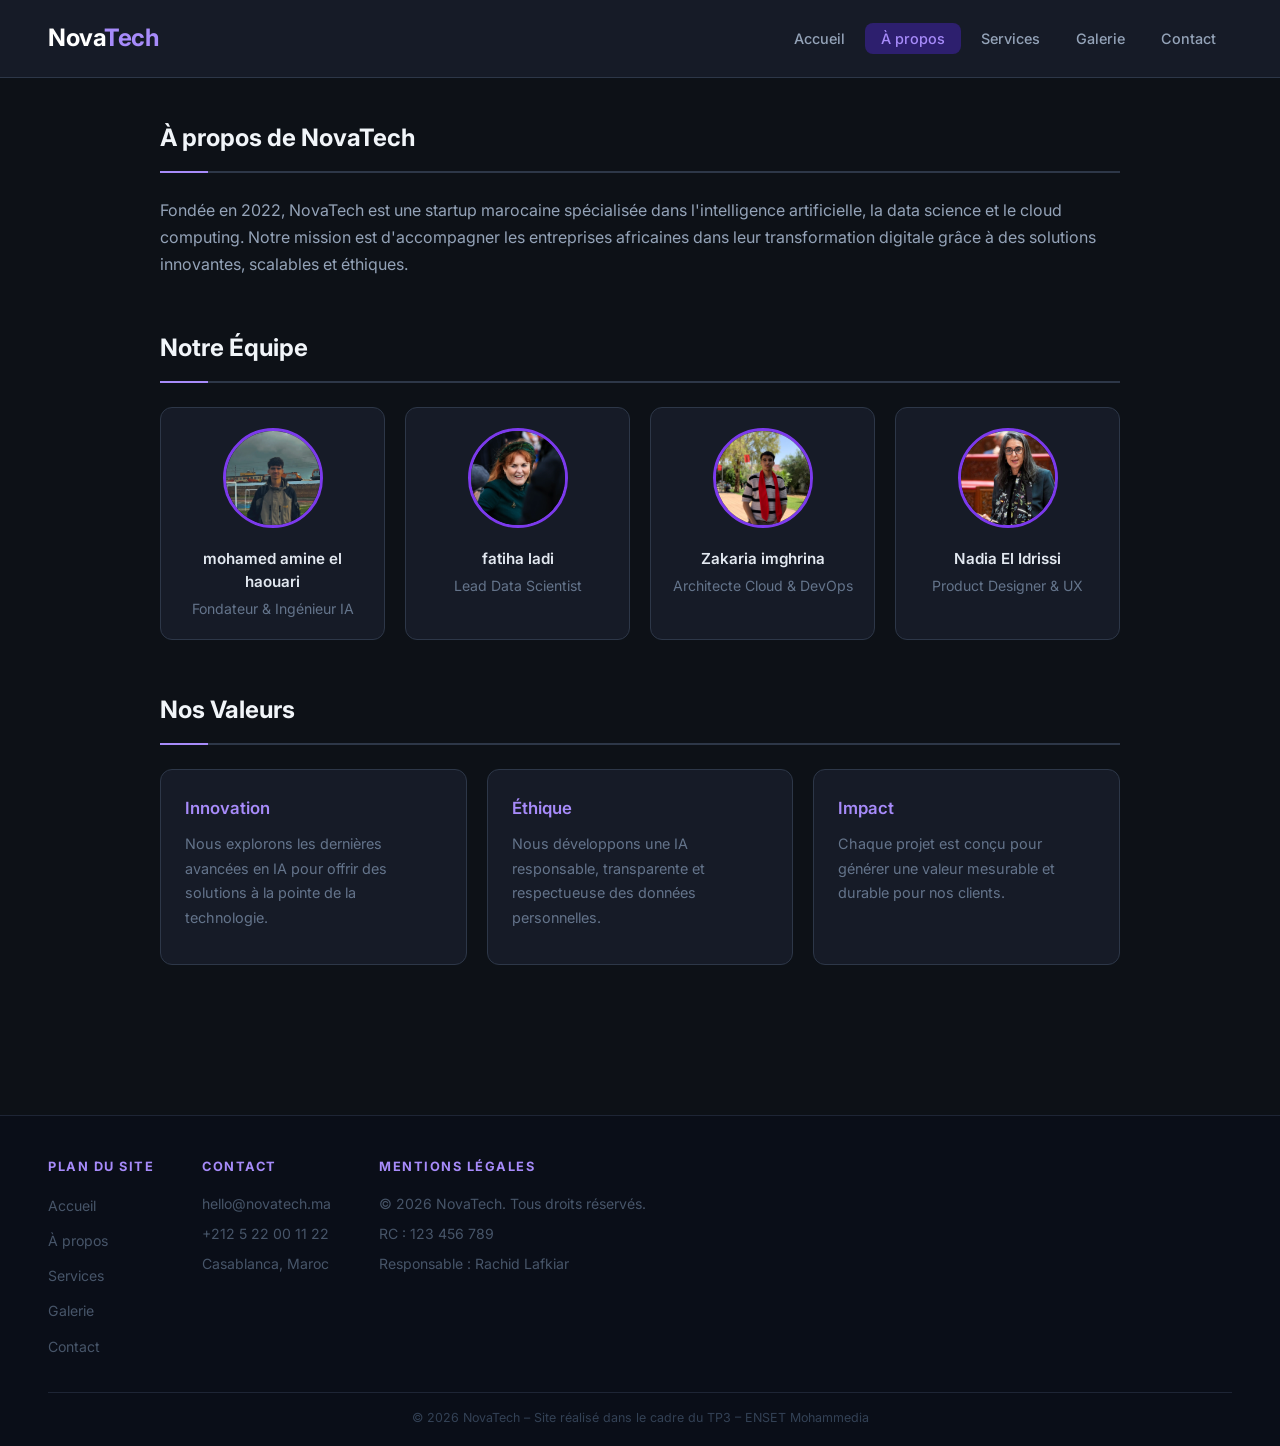
==== tp3/pages/about.html @ e0b475c8 "first commit" ====
<!doctype html>
<html lang="fr">
  <head>
    <meta charset="UTF-8" />
    <meta name="viewport" content="width=device-width, initial-scale=1.0" />
    <title>NovaTech – À propos</title>
    <meta name="description" content="Découvrez l'équipe de NovaTech, des ingénieurs passionnés par l'IA et la data science." />

    <!-- Open Graph -->
    <meta property="og:title" content="NovaTech – À propos" />
    <meta property="og:description" content="Découvrez l'équipe de NovaTech." />
    <meta property="og:type" content="website" />
    <meta property="og:url" content="https://novatech.example.com/pages/about.html" />
    <meta property="og:image" content="../images/gallery1.jpeg" />

    <link rel="stylesheet" href="../css/style.css" />
  </head>
  <body>

    <header>
      <a href="../index.html" class="logo">Nova<span>Tech</span></a>
      <nav>
        <ul>
          <li><a href="../index.html">Accueil</a></li>
          <li><a href="about.html" class="active">À propos</a></li>
          <li><a href="services.html">Services</a></li>
          <li><a href="gallery.html">Galerie</a></li>
          <li><a href="contact.html">Contact</a></li>
        </ul>
      </nav>
    </header>

    <main>

      <section>
        <h2>À propos de NovaTech</h2>
        <p>
          Fondée en 2022, NovaTech est une startup marocaine spécialisée dans l'intelligence artificielle,
          la data science et le cloud computing. Notre mission est d'accompagner les entreprises africaines
          dans leur transformation digitale grâce à des solutions innovantes, scalables et éthiques.
        </p>
      </section>

      <!-- Présentation équipe avec figure/figcaption -->
      <section>
        <h2>Notre Équipe</h2>
        <div class="team">

          <figure>
            <img
              src="../images/gallery1.jpeg"
              sizes="(max-width: 600px) 150px, 200px"
              alt="Photo de Rachid Lafkiar"
              width="100"
              height="100"
            />
            <figcaption>
              <strong>mohamed amine el haouari</strong>
              Fondateur & Ingénieur IA
            </figcaption>
          </figure>

          <figure>
            <img
              src="../images/sara.webp"
              sizes="(max-width: 600px) 150px, 200px"
              alt="Photo de Sara Moussaoui"
              width="100"
              height="100"
            />
            <figcaption>
              <strong>fatiha ladi</strong>
              Lead Data Scientist
            </figcaption>
          </figure>

          <figure>
            <img
              src="../images/nourdine.png"
              sizes="(max-width: 600px) 150px, 200px"
              alt="Photo de Nourdine Amrani"
              width="100"
              height="100"
            />
            <figcaption>
              <strong>Zakaria imghrina</strong>
              Architecte Cloud & DevOps
            </figcaption>
          </figure>

          <figure>
            <img
              src="../images/nadia.jpg"
              sizes="(max-width: 600px) 150px, 200px"
              alt="Photo de Nadia El Idrissi"
              width="100"
              height="100"
            />
            <figcaption>
              <strong>Nadia El Idrissi</strong>
              Product Designer & UX
            </figcaption>
          </figure>

        </div>
      </section>

      <section>
        <h2>Nos Valeurs</h2>
        <div class="cards">
          <div class="card">
            <h3>Innovation</h3>
            <p>Nous explorons les dernières avancées en IA pour offrir des solutions à la pointe de la technologie.</p>
          </div>
          <div class="card">
            <h3>Éthique</h3>
            <p>Nous développons une IA responsable, transparente et respectueuse des données personnelles.</p>
          </div>
          <div class="card">
            <h3>Impact</h3>
            <p>Chaque projet est conçu pour générer une valeur mesurable et durable pour nos clients.</p>
          </div>
        </div>
      </section>

    </main>

    <footer>
      <div class="footer-grid">
        <div class="footer-col">
          <h4>Plan du site</h4>
          <ul>
            <li><a href="../index.html">Accueil</a></li>
            <li><a href="about.html">À propos</a></li>
            <li><a href="services.html">Services</a></li>
            <li><a href="gallery.html">Galerie</a></li>
            <li><a href="contact.html">Contact</a></li>
          </ul>
        </div>
        <div class="footer-col">
          <h4>Contact</h4>
          <p>hello@novatech.ma</p>
          <p>+212 5 22 00 11 22</p>
          <p>Casablanca, Maroc</p>
        </div>
        <div class="footer-col">
          <h4>Mentions légales</h4>
          <p>© 2026 NovaTech. Tous droits réservés.</p>
          <p>RC : 123 456 789</p>
          <p>Responsable : Rachid Lafkiar</p>
        </div>
      </div>
      <div class="footer-bottom">
        <p>© 2026 NovaTech – Site réalisé dans le cadre du TP3 – ENSET Mohammedia</p>
      </div>
    </footer>

  </body>
</html>
---- tp3/css/style.css ----
/* ===== NovaTech – Global Styles ===== */

@import url('https://fonts.googleapis.com/css2?family=Inter:wght@300;400;500;600;700&display=swap');

* {
  margin: 0;
  padding: 0;
  box-sizing: border-box;
}

body {
  font-family: 'Inter', Arial, sans-serif;
  font-size: 16px;
  color: #e2e8f0;
  background-color: #0d1117;
  line-height: 1.7;
}

/* ===========================
   HEADER & NAVIGATION
=========================== */

header {
  background-color: #161b27;
  border-bottom: 1px solid #2d3748;
  color: white;
  padding: 18px 48px;
  display: flex;
  align-items: center;
  justify-content: space-between;
  flex-wrap: wrap;
  gap: 10px;
  position: sticky;
  top: 0;
  z-index: 100;
}

header .logo {
  font-size: 1.5rem;
  font-weight: 700;
  color: white;
  text-decoration: none;
  letter-spacing: -0.5px;
}

header .logo span {
  color: #a78bfa;
}

nav ul {
  list-style: none;
  display: flex;
  gap: 4px;
  flex-wrap: wrap;
}

nav ul li a {
  color: #94a3b8;
  text-decoration: none;
  font-size: 0.9rem;
  font-weight: 500;
  padding: 7px 16px;
  border-radius: 8px;
  transition: background 0.2s, color 0.2s;
}

nav ul li a:hover,
nav ul li a.active {
  background-color: #2d1f6e;
  color: #a78bfa;
}

/* ===========================
   MAIN CONTENT
=========================== */

main {
  max-width: 1000px;
  margin: 0 auto;
  padding: 40px 20px;
}

/* ===========================
   HERO SECTION
=========================== */

.hero {
  background: linear-gradient(135deg, #1a0533 0%, #0f172a 50%, #0d1117 100%);
  border-bottom: 1px solid #2d3748;
  color: white;
  text-align: center;
  padding: 90px 20px;
  margin-bottom: 50px;
  position: relative;
  overflow: hidden;
}

.hero::before {
  content: '';
  position: absolute;
  top: -80px;
  left: 50%;
  transform: translateX(-50%);
  width: 500px;
  height: 500px;
  background: radial-gradient(circle, rgba(167,139,250,0.12) 0%, transparent 70%);
  pointer-events: none;
}

.hero h1 {
  font-size: 2.6rem;
  font-weight: 700;
  margin-bottom: 18px;
  letter-spacing: -1px;
  background: linear-gradient(135deg, #fff 40%, #a78bfa);
  -webkit-background-clip: text;
  -webkit-text-fill-color: transparent;
  background-clip: text;
}

.hero p {
  font-size: 1.1rem;
  color: #94a3b8;
  max-width: 560px;
  margin: 0 auto 30px;
  font-weight: 300;
}

.hero a.btn {
  display: inline-block;
  background: linear-gradient(135deg, #7c3aed, #a78bfa);
  color: white;
  padding: 12px 30px;
  border-radius: 8px;
  text-decoration: none;
  font-weight: 600;
  font-size: 0.95rem;
  transition: opacity 0.2s, transform 0.2s;
  letter-spacing: 0.3px;
}

.hero a.btn:hover {
  opacity: 0.88;
  transform: translateY(-2px);
}

.hero-image {
  width: 100%;
  max-height: 350px;
  object-fit: cover;
  display: block;
  margin-bottom: 50px;
}

/* ===========================
   SECTIONS GÉNÉRIQUES
=========================== */

section {
  margin-bottom: 50px;
}

section h2 {
  font-size: 1.5rem;
  font-weight: 700;
  color: #f1f5f9;
  padding-bottom: 12px;
  margin-bottom: 24px;
  border-bottom: 2px solid #2d3748;
  position: relative;
}

section h2::after {
  content: '';
  position: absolute;
  bottom: -2px;
  left: 0;
  width: 48px;
  height: 2px;
  background: #a78bfa;
}

section h3 {
  font-size: 1.05rem;
  font-weight: 600;
  color: #e2e8f0;
  margin-bottom: 8px;
}

section p {
  color: #94a3b8;
  margin-bottom: 10px;
}

/* ===========================
   VIDEO / IMAGE CONTAINER
=========================== */

.video-container img {
  width: 100%;
  max-height: 400px;
  object-fit: cover;
  border-radius: 12px;
  border: 1px solid #2d3748;
  display: block;
}

/* ===========================
   CARDS (services, valeurs)
=========================== */

.cards {
  display: flex;
  gap: 20px;
  flex-wrap: wrap;
}

.card {
  background-color: #161b27;
  border: 1px solid #2d3748;
  border-radius: 12px;
  padding: 24px;
  flex: 1;
  min-width: 200px;
  transition: border-color 0.2s, transform 0.2s;
}

.card:hover {
  border-color: #7c3aed;
  transform: translateY(-3px);
}

.card h3 {
  margin-bottom: 10px;
  color: #a78bfa;
}

.card p {
  font-size: 0.9rem;
  color: #64748b;
}

/* Témoignages */
.temoignage {
  background-color: #161b27;
  border: 1px solid #2d3748;
  border-left: 4px solid #7c3aed;
  padding: 18px 24px;
  margin-bottom: 16px;
  border-radius: 0 10px 10px 0;
}

.temoignage p {
  font-style: italic;
  color: #94a3b8;
}

.temoignage cite {
  display: block;
  margin-top: 10px;
  font-weight: 600;
  color: #a78bfa;
  font-size: 0.88rem;
  font-style: normal;
}

/* ===========================
   FIGURE / FIGCAPTION (About)
=========================== */

.team {
  display: flex;
  gap: 20px;
  flex-wrap: wrap;
}

.team figure {
  text-align: center;
  background-color: #161b27;
  border: 1px solid #2d3748;
  border-radius: 12px;
  padding: 20px 15px;
  flex: 1;
  min-width: 160px;
  transition: border-color 0.2s;
}

.team figure:hover {
  border-color: #7c3aed;
}

.team figure img {
  width: 100px;
  height: 100px;
  object-fit: cover;
  border-radius: 50%;
  border: 3px solid #7c3aed;
  margin-bottom: 12px;
}

.team figure figcaption {
  font-size: 0.88rem;
  color: #64748b;
  line-height: 1.5;
}

.team figure figcaption strong {
  display: block;
  font-size: 0.95rem;
  color: #e2e8f0;
  margin-bottom: 4px;
  font-weight: 600;
}

/* ===========================
   DETAILS / SUMMARY (Services)
=========================== */

details {
  background-color: #161b27;
  border: 1px solid #2d3748;
  border-radius: 10px;
  padding: 14px 20px;
  margin-bottom: 10px;
  transition: border-color 0.2s;
}

details[open] {
  border-color: #7c3aed;
}

summary {
  font-weight: 600;
  color: #e2e8f0;
  cursor: pointer;
  font-size: 0.97rem;
  list-style: none;
  padding: 4px 0;
  transition: color 0.2s;
}

summary:hover {
  color: #a78bfa;
}

summary::-webkit-details-marker {
  display: none;
}

summary::before {
  content: '▶ ';
  font-size: 0.75rem;
  color: #7c3aed;
}

details[open] summary::before {
  content: '▼ ';
}

details p {
  margin-top: 12px;
  color: #64748b;
  font-size: 0.9rem;
  padding-left: 4px;
}

/* ===========================
   TABLEAU DE TARIFS
=========================== */

table {
  width: 100%;
  border-collapse: collapse;
  background-color: #161b27;
  font-size: 0.9rem;
  border-radius: 10px;
  overflow: hidden;
  border: 1px solid #2d3748;
}

thead th {
  background: linear-gradient(135deg, #2d1f6e, #4c1d95);
  color: #e2e8f0;
  padding: 12px 16px;
  text-align: center;
  border: 1px solid #3d2b8a;
  font-weight: 600;
  letter-spacing: 0.3px;
}

tbody td {
  padding: 11px 16px;
  border: 1px solid #1e2535;
  text-align: center;
  color: #94a3b8;
}

tbody tr:nth-child(even) {
  background-color: #111827;
}

tbody tr:hover {
  background-color: #1e1b3a;
}

tbody td:first-child {
  text-align: left;
  font-weight: 600;
  color: #a78bfa;
}

tfoot td {
  background-color: #0d1117;
  padding: 10px 16px;
  border: 1px solid #1e2535;
  font-size: 0.8rem;
  color: #475569;
  text-align: center;
}

/* ===========================
   GALERIE
=========================== */

.gallery {
  display: grid;
  grid-template-columns: repeat(auto-fill, minmax(220px, 1fr));
  gap: 16px;
}

.gallery figure {
  margin: 0;
  overflow: hidden;
  border-radius: 10px;
  border: 1px solid #2d3748;
  transition: border-color 0.2s, transform 0.2s;
}

.gallery figure:hover {
  border-color: #7c3aed;
  transform: translateY(-3px);
}

.gallery img,
.gallery picture img {
  width: 100%;
  height: 170px;
  object-fit: cover;
  display: block;
}

.gallery figcaption {
  font-size: 0.8rem;
  color: #64748b;
  text-align: center;
  padding: 8px 10px;
  background: #161b27;
}

/* ===========================
   FORMULAIRE CONTACT
=========================== */

form {
  background-color: #161b27;
  border: 1px solid #2d3748;
  border-radius: 12px;
  padding: 28px;
}

fieldset {
  border: 1px solid #2d3748;
  border-radius: 10px;
  padding: 18px 22px;
  margin-bottom: 18px;
}

legend {
  font-weight: 600;
  color: #a78bfa;
  font-size: 0.9rem;
  padding: 0 10px;
  letter-spacing: 0.3px;
}

label {
  display: block;
  font-size: 0.88rem;
  color: #64748b;
  margin-top: 12px;
  margin-bottom: 4px;
  font-weight: 500;
}

input[type="text"],
input[type="email"],
input[type="tel"],
input[type="date"],
input[type="number"],
input[type="url"],
input[list],
select,
textarea {
  width: 100%;
  padding: 9px 12px;
  border: 1px solid #2d3748;
  border-radius: 8px;
  font-size: 0.9rem;
  color: #e2e8f0;
  background-color: #0d1117;
  margin-top: 4px;
  transition: border-color 0.2s;
  font-family: inherit;
}

input:focus,
select:focus,
textarea:focus {
  outline: none;
  border-color: #7c3aed;
  background-color: #0f0e1a;
}

select option {
  background: #161b27;
}

textarea {
  resize: vertical;
  min-height: 90px;
}

input[type="radio"],
input[type="checkbox"] {
  margin-right: 8px;
  accent-color: #7c3aed;
}

fieldset > label {
  display: flex;
  align-items: center;
}

input[type="range"] {
  width: 100%;
  accent-color: #7c3aed;
  margin-top: 8px;
}

button[type="submit"] {
  display: block;
  width: 100%;
  padding: 13px;
  background: linear-gradient(135deg, #7c3aed, #a78bfa);
  color: white;
  font-size: 0.97rem;
  font-weight: 700;
  border: none;
  border-radius: 8px;
  cursor: pointer;
  margin-top: 10px;
  transition: opacity 0.2s, transform 0.2s;
  letter-spacing: 0.5px;
  font-family: inherit;
}

button[type="submit"]:hover {
  opacity: 0.88;
  transform: translateY(-1px);
}

/* Carte iframe */
.map-container {
  margin-top: 20px;
  border: 1px solid #2d3748;
  border-radius: 10px;
  overflow: hidden;
}

.map-container iframe {
  width: 100%;
  height: 300px;
  border: none;
  display: block;
  filter: grayscale(60%) invert(90%) hue-rotate(180deg);
}

/* Infos contact */
.contact-info {
  background-color: #161b27;
  border: 1px solid #2d3748;
  border-radius: 12px;
  padding: 22px 26px;
  margin-bottom: 28px;
}

.contact-info p {
  margin-bottom: 10px;
  font-size: 0.93rem;
  color: #94a3b8;
}

.contact-info p strong {
  color: #a78bfa;
}

/* ===========================
   FOOTER
=========================== */

footer {
  background-color: #0a0e18;
  border-top: 1px solid #1e2535;
  color: #94a3b8;
  padding: 40px 48px 18px;
  margin-top: 60px;
}

.footer-grid {
  display: flex;
  gap: 48px;
  flex-wrap: wrap;
  margin-bottom: 24px;
}

.footer-col h4 {
  color: #a78bfa;
  margin-bottom: 14px;
  font-size: 0.8rem;
  text-transform: uppercase;
  letter-spacing: 1.5px;
  font-weight: 700;
}

.footer-col ul {
  list-style: none;
}

.footer-col ul li {
  margin-bottom: 8px;
}

.footer-col ul li a {
  color: #475569;
  text-decoration: none;
  font-size: 0.88rem;
  transition: color 0.2s;
}

.footer-col ul li a:hover {
  color: #a78bfa;
}

.footer-col p {
  color: #475569;
  font-size: 0.88rem;
  margin-bottom: 6px;
}

.footer-bottom {
  border-top: 1px solid #1e2535;
  padding-top: 14px;
  text-align: center;
  font-size: 0.78rem;
  color: #334155;
}

/* ===========================
   RESPONSIVE
=========================== */

@media (max-width: 700px) {
  header {
    flex-direction: column;
    align-items: flex-start;
    padding: 15px 20px;
  }

  nav ul {
    justify-content: flex-start;
  }

  .hero h1 {
    font-size: 1.8rem;
  }

  .cards {
    flex-direction: column;
  }

  .team {
    flex-direction: column;
  }

  .footer-grid {
    flex-direction: column;
    gap: 24px;
  }
}
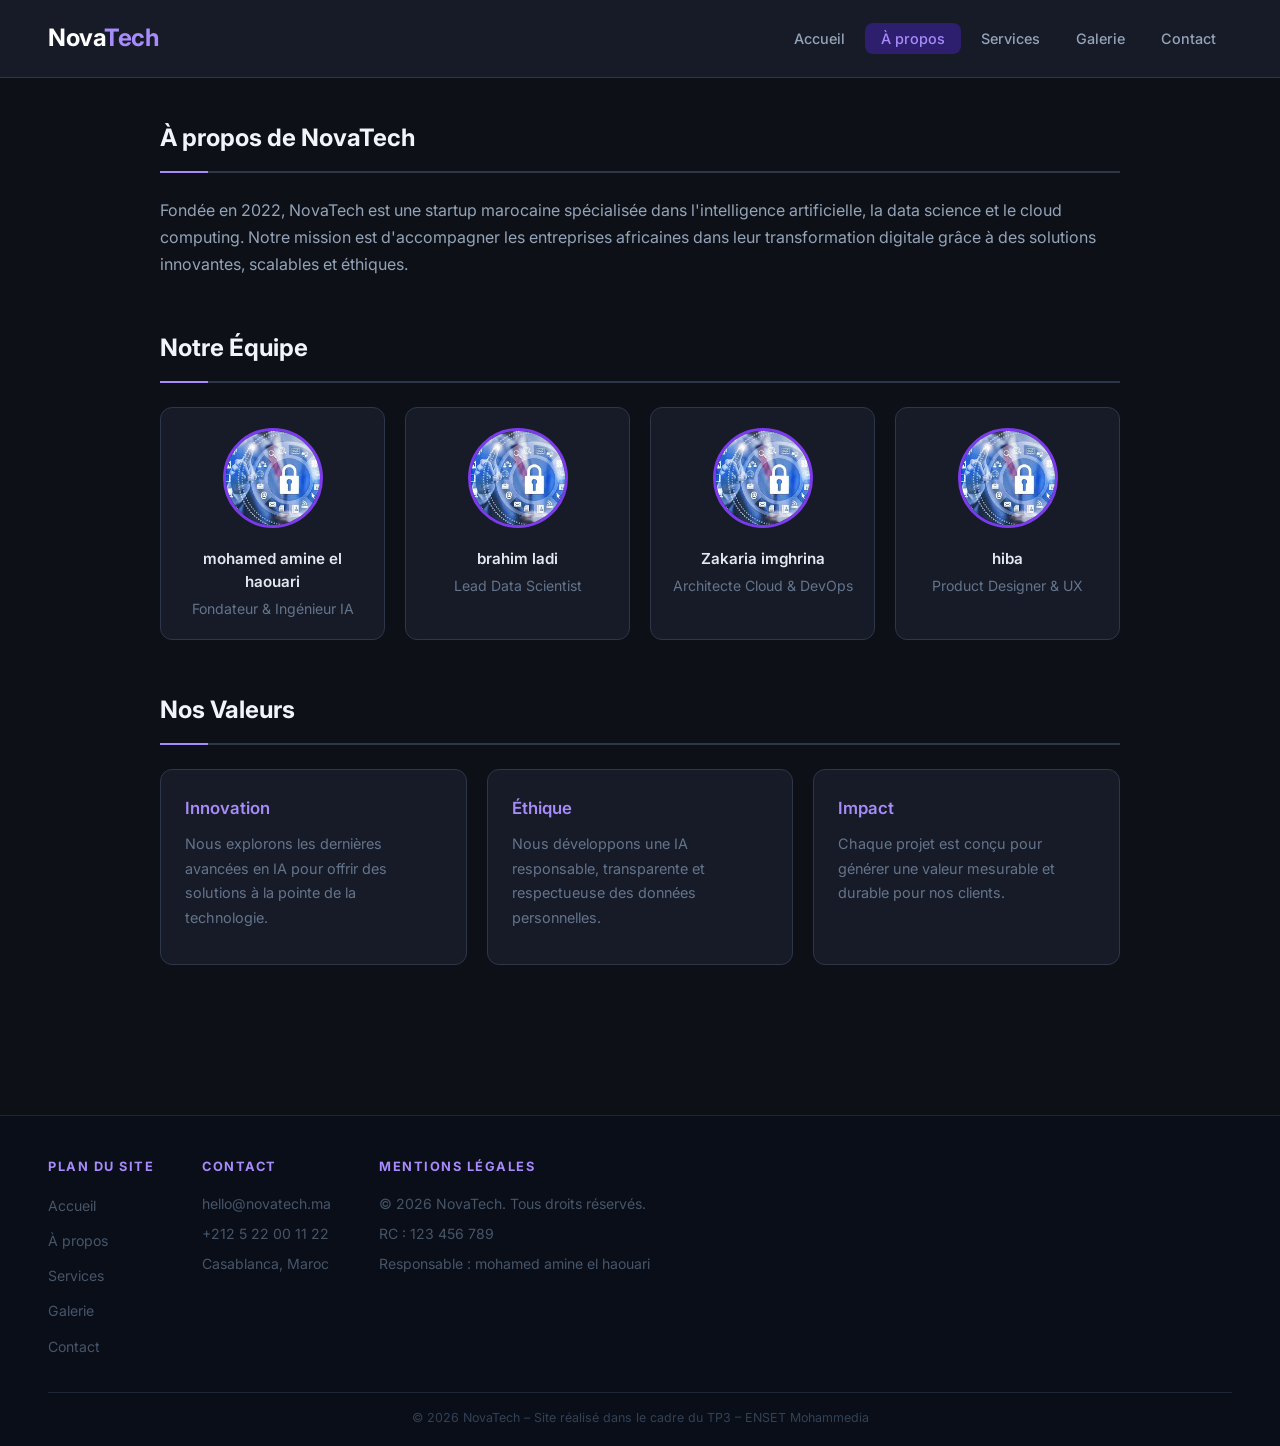
==== commit a015d224: "update" ====
--- a/tp3/pages/about.html
+++ b/tp3/pages/about.html
@@ -11,7 +11,7 @@
     <meta property="og:description" content="Découvrez l'équipe de NovaTech." />
     <meta property="og:type" content="website" />
     <meta property="og:url" content="https://novatech.example.com/pages/about.html" />
-    <meta property="og:image" content="../images/gallery1.jpeg" />
+    <meta property="og:image" content="../images/securite.jpg" />
 
     <link rel="stylesheet" href="../css/style.css" />
   </head>
@@ -48,9 +48,9 @@
 
           <figure>
             <img
-              src="../images/gallery1.jpeg"
+              src="../images/securite.jpg"
               sizes="(max-width: 600px) 150px, 200px"
-              alt="Photo de Rachid Lafkiar"
+              alt="Photo de mohamed amine el haouari"
               width="100"
               height="100"
             />
@@ -62,21 +62,21 @@
 
           <figure>
             <img
-              src="../images/sara.webp"
+              src="../images/securite.jpg"
               sizes="(max-width: 600px) 150px, 200px"
-              alt="Photo de Sara Moussaoui"
+              alt="Photo brahim"
               width="100"
               height="100"
             />
             <figcaption>
-              <strong>fatiha ladi</strong>
+              <strong>brahim ladi</strong>
               Lead Data Scientist
             </figcaption>
           </figure>
 
           <figure>
             <img
-              src="../images/nourdine.png"
+              src="../images/securite.jpg"
               sizes="(max-width: 600px) 150px, 200px"
               alt="Photo de Nourdine Amrani"
               width="100"
@@ -90,14 +90,14 @@
 
           <figure>
             <img
-              src="../images/nadia.jpg"
+              src="../images/securite.jpg"
               sizes="(max-width: 600px) 150px, 200px"
-              alt="Photo de Nadia El Idrissi"
+              alt="Photo de hiba"
               width="100"
               height="100"
             />
             <figcaption>
-              <strong>Nadia El Idrissi</strong>
+              <strong>hiba</strong>
               Product Designer & UX
             </figcaption>
           </figure>
@@ -147,7 +147,7 @@
           <h4>Mentions légales</h4>
           <p>© 2026 NovaTech. Tous droits réservés.</p>
           <p>RC : 123 456 789</p>
-          <p>Responsable : Rachid Lafkiar</p>
+          <p>Responsable : mohamed amine el haouari</p>
         </div>
       </div>
       <div class="footer-bottom">
